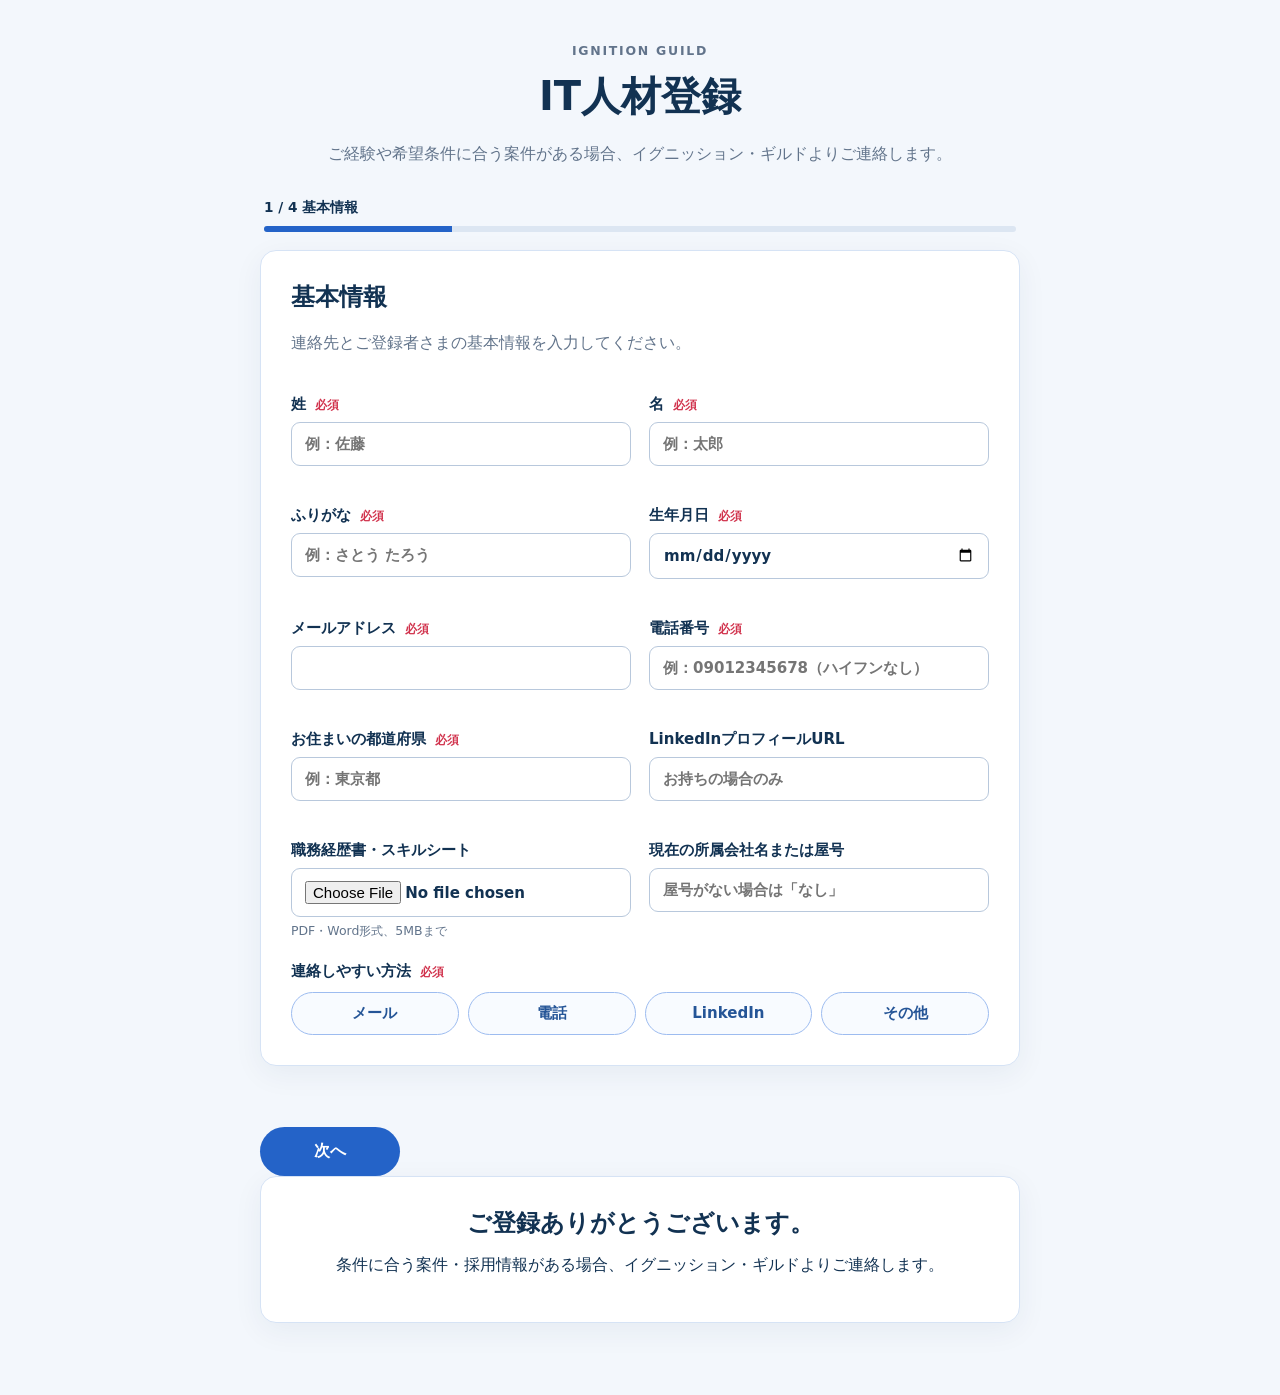
==== form.html @ 516ffcc8 "Add landing page before registration form" ====
<!doctype html>
<html lang="ja">
  <head>
    <meta charset="UTF-8" />
    <meta name="viewport" content="width=device-width, initial-scale=1.0" />
    <meta name="description" content="イグニッション・ギルドのIT人材登録フォーム" />
    <title>IG｜IT人材登録</title>
    <link rel="stylesheet" href="styles.css" />
  </head>
  <body>
    <main class="page-shell">
      <header class="hero">
        <p class="eyebrow">IGNITION GUILD</p>
        <h1>IT人材登録</h1>
        <p>ご経験や希望条件に合う案件がある場合、イグニッション・ギルドよりご連絡します。</p>
      </header>

      <div class="progress" aria-label="入力の進捗">
        <span id="progress-label">1 / 4 基本情報</span>
        <div class="progress-track"><i id="progress-bar"></i></div>
      </div>

      <form id="registration-form" novalidate>
        <section class="step is-active" data-step="1">
          <h2>基本情報</h2>
          <p class="lead">連絡先とご登録者さまの基本情報を入力してください。</p>
          <div class="field-grid">
            <label>姓 <b>必須</b><input name="lastName" required autocomplete="family-name" placeholder="例：佐藤" /></label>
            <label>名 <b>必須</b><input name="firstName" required autocomplete="given-name" placeholder="例：太郎" /></label>
            <label>ふりがな <b>必須</b><input name="nameKana" required autocomplete="name" placeholder="例：さとう たろう" /></label>
            <label>生年月日 <b>必須</b><input name="birthDate" type="date" required /></label>
            <label>メールアドレス <b>必須</b><input name="email" type="email" required autocomplete="email" /></label>
            <label>電話番号 <b>必須</b><input name="phone" type="tel" inputmode="numeric" pattern="0[0-9]{9,10}" required autocomplete="tel" placeholder="例：09012345678（ハイフンなし）" /></label>
            <label>お住まいの都道府県 <b>必須</b><input name="prefecture" required placeholder="例：東京都" /></label>
            <label>LinkedInプロフィールURL<input name="linkedinUrl" type="url" placeholder="お持ちの場合のみ" /></label>
            <label>職務経歴書・スキルシート<input name="resume" type="file" accept=".pdf,.doc,.docx,application/pdf,application/msword,application/vnd.openxmlformats-officedocument.wordprocessingml.document" /><small>PDF・Word形式、5MBまで</small></label>
            <label>現在の所属会社名または屋号<input name="company" placeholder="屋号がない場合は「なし」" /></label>
          </div>
          <fieldset>
            <legend>連絡しやすい方法 <b>必須</b></legend>
            <div class="choices compact" data-single="contactMethod">
              <button type="button" data-value="メール">メール</button>
              <button type="button" data-value="電話">電話</button>
              <button type="button" data-value="LinkedIn">LinkedIn</button>
              <button type="button" data-value="その他">その他</button>
            </div>
            <input class="conditional" name="contactMethodOther" placeholder="希望する連絡方法を入力" />
          </fieldset>
        </section>

        <section class="step" data-step="2">
          <h2>得意な職種・スキル</h2>
          <p class="lead">該当するスキルを選ぶと、その場でスキルごとの経験年数を選択できます。</p>
          <div id="skill-categories"></div>
        </section>

        <section class="step" data-step="3">
          <h2>これまでのご経験</h2>
          <div class="question-list">
            <fieldset><legend>正社員経験年数 <b>必須</b></legend><div class="choices" data-single="employeeYears"><button type="button" data-value="3年未満">3年未満</button><button type="button" data-value="3年以上">3年以上</button><button type="button" data-value="8年以上">8年以上</button><button type="button" data-value="該当なし">該当なし</button></div></fieldset>
            <fieldset><legend>マネジメント経験年数 <b>必須</b></legend><div class="choices" data-single="managementYears"><button type="button" data-value="なし">なし</button><button type="button" data-value="1年以上">1年以上</button><button type="button" data-value="3年以上">3年以上</button></div></fieldset>
            <fieldset><legend>チーム開発経験はありますか？ <b>必須</b></legend><div class="choices" data-single="teamDevelopment"><button type="button" data-value="はい">はい</button><button type="button" data-value="いいえ">いいえ</button></div></fieldset>
            <fieldset><legend>経験されてきた開発工程 <b>必須</b></legend><div class="choices multi" id="development-process"></div></fieldset>
            <fieldset><legend>経験されてきたプロダクト <b>必須</b></legend><div class="choices" data-single="productExperience"><button type="button" data-value="受託プロダクト">受託プロダクト</button><button type="button" data-value="自社プロダクト">自社プロダクト</button><button type="button" data-value="両方">両方</button></div></fieldset>
            <fieldset><legend>新規プロジェクト経験はありますか？ <b>必須</b></legend><div class="choices" data-single="newProject"><button type="button" data-value="はい">はい</button><button type="button" data-value="いいえ">いいえ</button></div></fieldset>
          </div>
        </section>

        <section class="step" data-step="4">
          <h2>希望条件</h2>
          <div class="question-list">
            <fieldset><legend>現在の状況 <b>必須</b></legend><div class="choices" data-single="currentStatus"><button type="button" data-value="フリーランス">フリーランス</button><button type="button" data-value="経営者">経営者</button><button type="button" data-value="会社員">会社員</button><button type="button" data-value="その他">その他</button></div></fieldset>
            <fieldset><legend>会社員としての副業を希望ですか？ <b>必須</b></legend><div class="choices" data-single="sideJob"><button type="button" data-value="はい">はい</button><button type="button" data-value="いいえ">いいえ</button><button type="button" data-value="該当なし">該当なし</button></div></fieldset>
            <label>稼働開始可能時期 <b>必須</b><input name="availableFrom" required placeholder="例：2026年10月〜、要相談" /></label>
            <fieldset><legend>希望稼働日数（複数選択可） <b>必須</b></legend><div class="choices multi" id="work-days"></div></fieldset>
            <label>希望単価<input name="desiredRate" placeholder="例：月100万円〜、時給8,000円〜" /></label>
            <fieldset><legend>希望する働き方 <b>必須</b></legend><div class="choices multi" id="work-style"></div></fieldset>
            <label>勤務可能エリア<input name="workArea" placeholder="例：東京都内、神奈川県、全国フルリモート" /></label>
            <fieldset><legend>イグニッション・ギルドとの希望する関わり方 <b>必須</b></legend><div class="choices multi" id="ig-involvement"></div></fieldset>
            <label class="consent"><input name="privacyConsent" type="checkbox" required /> 入力情報を、案件紹介・採用連絡・人材管理に利用することに同意します。 <b>必須</b></label>
          </div>
        </section>

        <p id="form-error" class="form-error" role="alert"></p>
        <div class="actions"><button id="back-button" type="button" class="secondary" hidden>戻る</button><button id="next-button" type="button">次へ</button><button id="submit-button" type="submit" hidden>登録する</button></div>
      </form>
      <section id="success" class="success" hidden><h2>ご登録ありがとうございます。</h2><p>条件に合う案件・採用情報がある場合、イグニッション・ギルドよりご連絡します。</p></section>
    </main>
    <script src="app.js?v=20260831-1506"></script>
  </body>
</html>
---- styles.css ----
:root {
  --ink: #123252;
  --blue: #2463c8;
  --blue-soft: #edf4ff;
  --line: #d6e3f5;
  --muted: #62748b;
  --surface: #ffffff;
  font-family: "Noto Sans JP", "Hiragino Kaku Gothic ProN", system-ui, sans-serif;
}

* { box-sizing: border-box; }
body { margin: 0; background: #f3f7fc; color: var(--ink); }
.page-shell { width: min(760px, calc(100% - 32px)); margin: 40px auto 72px; }
.hero { text-align: center; margin-bottom: 32px; }
.eyebrow { margin: 0 0 8px; color: var(--blue); font-size: .78rem; font-weight: 800; letter-spacing: .14em; }
h1 { margin: 0; font-size: clamp(1.8rem, 6vw, 2.5rem); }
.hero p, .lead { color: var(--muted); line-height: 1.7; }
.progress { margin: 0 4px 18px; font-weight: 700; font-size: .85rem; }
.progress-track { height: 6px; margin-top: 9px; background: #dce6f2; border-radius: 999px; overflow: hidden; }
.progress-track i { display: block; width: 25%; height: 100%; background: var(--blue); transition: width .2s; }
.step, .success { display: none; padding: 30px; border: 1px solid var(--line); border-radius: 16px; background: var(--surface); box-shadow: 0 8px 30px rgba(18,50,82,.06); }
.step.is-active, .success { display: block; }
h2 { margin: 0 0 8px; font-size: 1.5rem; }
h3 { margin: 0; font-size: 1.05rem; }
.field-grid { display: grid; grid-template-columns: repeat(2, 1fr); gap: 18px; }
label, fieldset { display: block; margin: 22px 0 0; font-weight: 700; font-size: .94rem; }
fieldset { min-width: 0; padding: 0; border: 0; }
legend { padding: 0; }
b { margin-left: 4px; color: #d1334d; font-size: .72rem; }
input { display: block; width: 100%; margin-top: 8px; padding: 12px 13px; border: 1px solid #b8c8dc; border-radius: 9px; background: #fff; color: var(--ink); font: inherit; }
input:focus { outline: 3px solid #bcd4ff; border-color: var(--blue); }
small { display: block; margin-top: 6px; color: var(--muted); font-size: .78rem; font-weight: 500; }
.choices { display: flex; flex-wrap: wrap; gap: 9px; margin-top: 11px; }
.choices button { min-width: 116px; flex: 1 1 130px; padding: 11px 14px; border: 1px solid #9dbcf0; border-radius: 999px; background: #f8fbff; color: #255597; cursor: pointer; font: inherit; font-weight: 700; transition: .15s; }
.choices button:hover, .choices button.is-selected { border-color: var(--blue); background: var(--blue); color: #fff; }
.compact button { min-width: 90px; flex-basis: 90px; }
.conditional { display: none; }
.conditional.is-visible { display: block; }
.category { margin-top: 26px; padding-top: 20px; border-top: 1px solid var(--line); }
.category:first-child { margin-top: 0; padding-top: 0; border: 0; }
.category h3 { margin-bottom: 2px; }
.skill-inline-years { margin-top: 14px; padding: 4px 18px; border-radius: 12px; background: var(--blue-soft); }
.skill-year-row { display: grid; grid-template-columns: minmax(120px, 1fr) 2fr; align-items: center; gap: 14px; padding: 14px 0; border-bottom: 1px solid #cfddf1; font-weight: 700; }
.skill-year-row:last-child { border: 0; }
.skill-year-row .choices { margin: 0; }
.skill-year-row .choices button { min-width: unset; flex-basis: 70px; padding: 8px; font-size: .78rem; }
.question-list > * { padding-bottom: 21px; border-bottom: 1px solid var(--line); }
.question-list > *:last-child { border: 0; }
.consent { display: flex; align-items: start; gap: 9px; font-size: .84rem; line-height: 1.6; }
.consent input { width: 18px; margin: 2px 0 0; }
.actions { display: flex; justify-content: space-between; gap: 12px; margin-top: 24px; }
.actions button { min-width: 140px; padding: 14px 25px; border: 0; border-radius: 999px; background: var(--blue); color: #fff; cursor: pointer; font: inherit; font-weight: 800; }
.actions .secondary { background: #dce7f5; color: var(--ink); }
.form-error { min-height: 1.2em; margin: 18px 0 0; color: #bf263d; font-weight: 700; }
.success { text-align: center; }

@media (max-width: 600px) {
  .page-shell { width: min(100% - 20px, 760px); margin-top: 18px; }
  .step, .success { padding: 22px 18px; }
  .field-grid { grid-template-columns: 1fr; }
  .skill-year-row { grid-template-columns: 1fr; gap: 8px; }
  .choices button { flex-basis: 110px; }
}
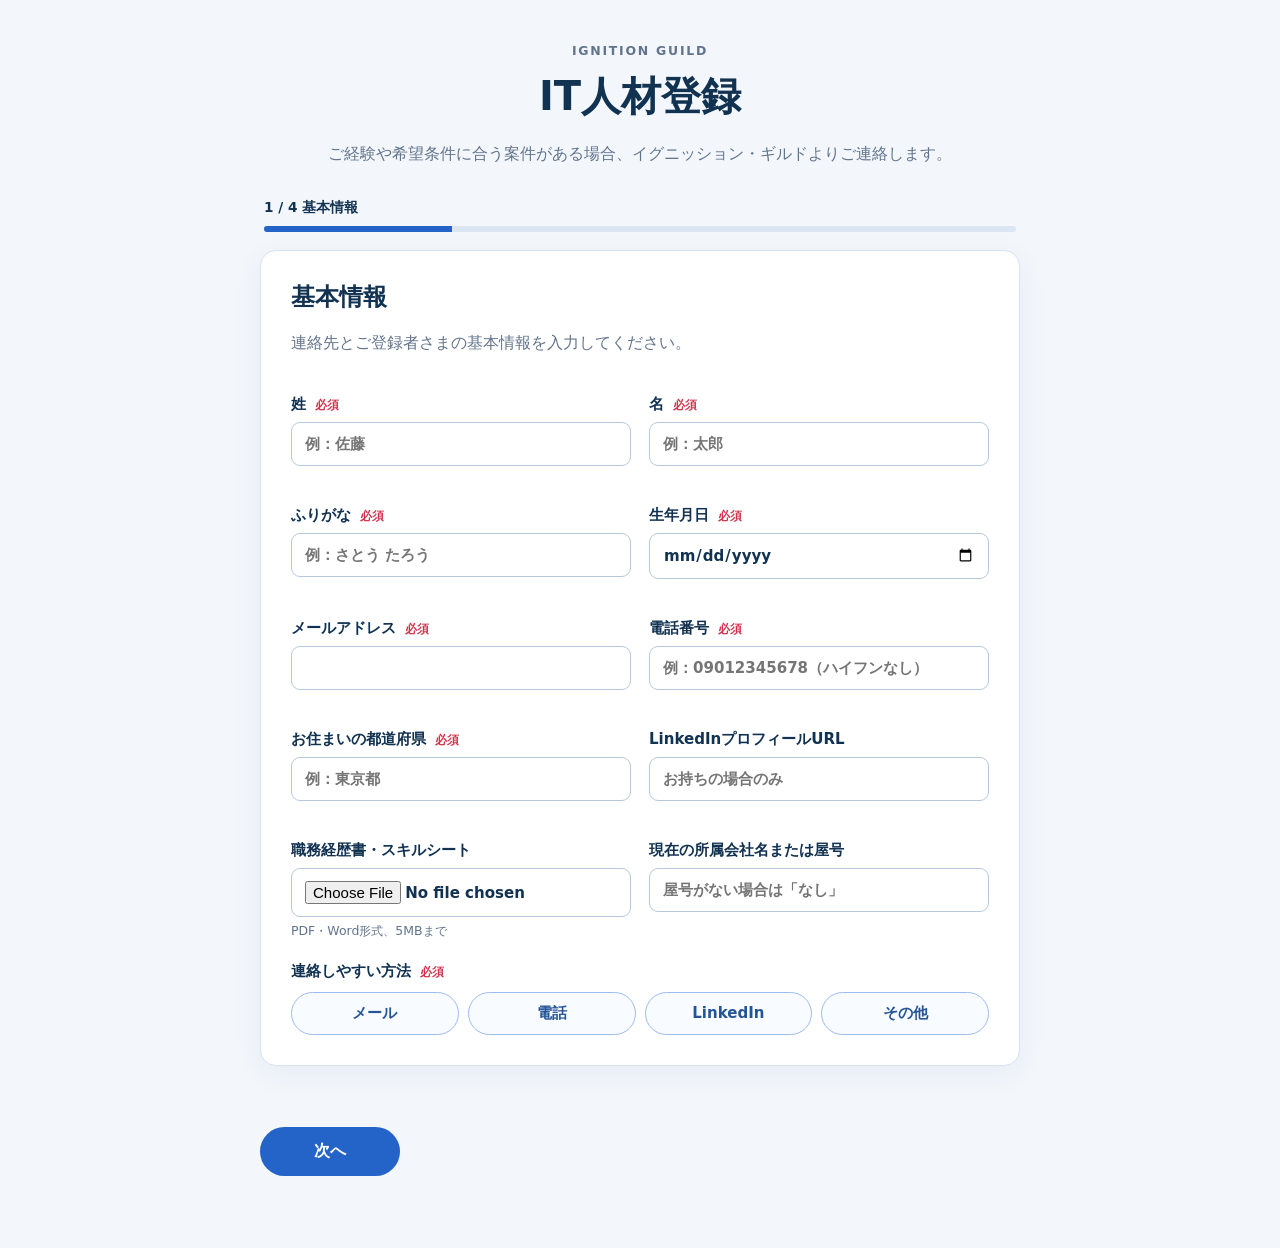
==== commit 62d1d9bd: "Add Turnstile verification to registration form" ====
--- a/form.html
+++ b/form.html
@@ -78,6 +78,10 @@
             <label>勤務可能エリア<input name="workArea" placeholder="例：東京都内、神奈川県、全国フルリモート" /></label>
             <fieldset><legend>イグニッション・ギルドとの希望する関わり方 <b>必須</b></legend><div class="choices multi" id="ig-involvement"></div></fieldset>
             <label class="consent"><input name="privacyConsent" type="checkbox" required /> 入力情報を、案件紹介・採用連絡・人材管理に利用することに同意します。 <b>必須</b></label>
+            <div class="turnstile-area">
+              <p>送信前にセキュリティ確認を行います。</p>
+              <div class="cf-turnstile" data-sitekey="0x4AAAAAAElimgB9DqPKwpkK"></div>
+            </div>
           </div>
         </section>
 
@@ -86,6 +90,7 @@
       </form>
       <section id="success" class="success" hidden><h2>ご登録ありがとうございます。</h2><p>条件に合う案件・採用情報がある場合、イグニッション・ギルドよりご連絡します。</p></section>
     </main>
+    <script src="https://challenges.cloudflare.com/turnstile/v0/api.js" async defer></script>
     <script src="app.js?v=20260831-1506"></script>
   </body>
 </html>
--- a/styles.css
+++ b/styles.css
@@ -19,7 +19,8 @@
 .progress-track { height: 6px; margin-top: 9px; background: #dce6f2; border-radius: 999px; overflow: hidden; }
 .progress-track i { display: block; width: 25%; height: 100%; background: var(--blue); transition: width .2s; }
 .step, .success { display: none; padding: 30px; border: 1px solid var(--line); border-radius: 16px; background: var(--surface); box-shadow: 0 8px 30px rgba(18,50,82,.06); }
-.step.is-active, .success { display: block; }
+.step.is-active, .success:not([hidden]) { display: block; }
+#success[hidden] { display: none !important; }
 h2 { margin: 0 0 8px; font-size: 1.5rem; }
 h3 { margin: 0; font-size: 1.05rem; }
 .field-grid { display: grid; grid-template-columns: repeat(2, 1fr); gap: 18px; }
@@ -28,6 +29,7 @@
 legend { padding: 0; }
 b { margin-left: 4px; color: #d1334d; font-size: .72rem; }
 input { display: block; width: 100%; margin-top: 8px; padding: 12px 13px; border: 1px solid #b8c8dc; border-radius: 9px; background: #fff; color: var(--ink); font: inherit; }
+input[type="hidden"] { display: none; }
 input:focus { outline: 3px solid #bcd4ff; border-color: var(--blue); }
 small { display: block; margin-top: 6px; color: var(--muted); font-size: .78rem; font-weight: 500; }
 .choices { display: flex; flex-wrap: wrap; gap: 9px; margin-top: 11px; }
@@ -48,6 +50,8 @@
 .question-list > *:last-child { border: 0; }
 .consent { display: flex; align-items: start; gap: 9px; font-size: .84rem; line-height: 1.6; }
 .consent input { width: 18px; margin: 2px 0 0; }
+.turnstile-area { margin-top: 22px; }
+.turnstile-area p { margin: 0 0 8px; color: var(--muted); font-size: .82rem; font-weight: 700; }
 .actions { display: flex; justify-content: space-between; gap: 12px; margin-top: 24px; }
 .actions button { min-width: 140px; padding: 14px 25px; border: 0; border-radius: 999px; background: var(--blue); color: #fff; cursor: pointer; font: inherit; font-weight: 800; }
 .actions .secondary { background: #dce7f5; color: var(--ink); }
